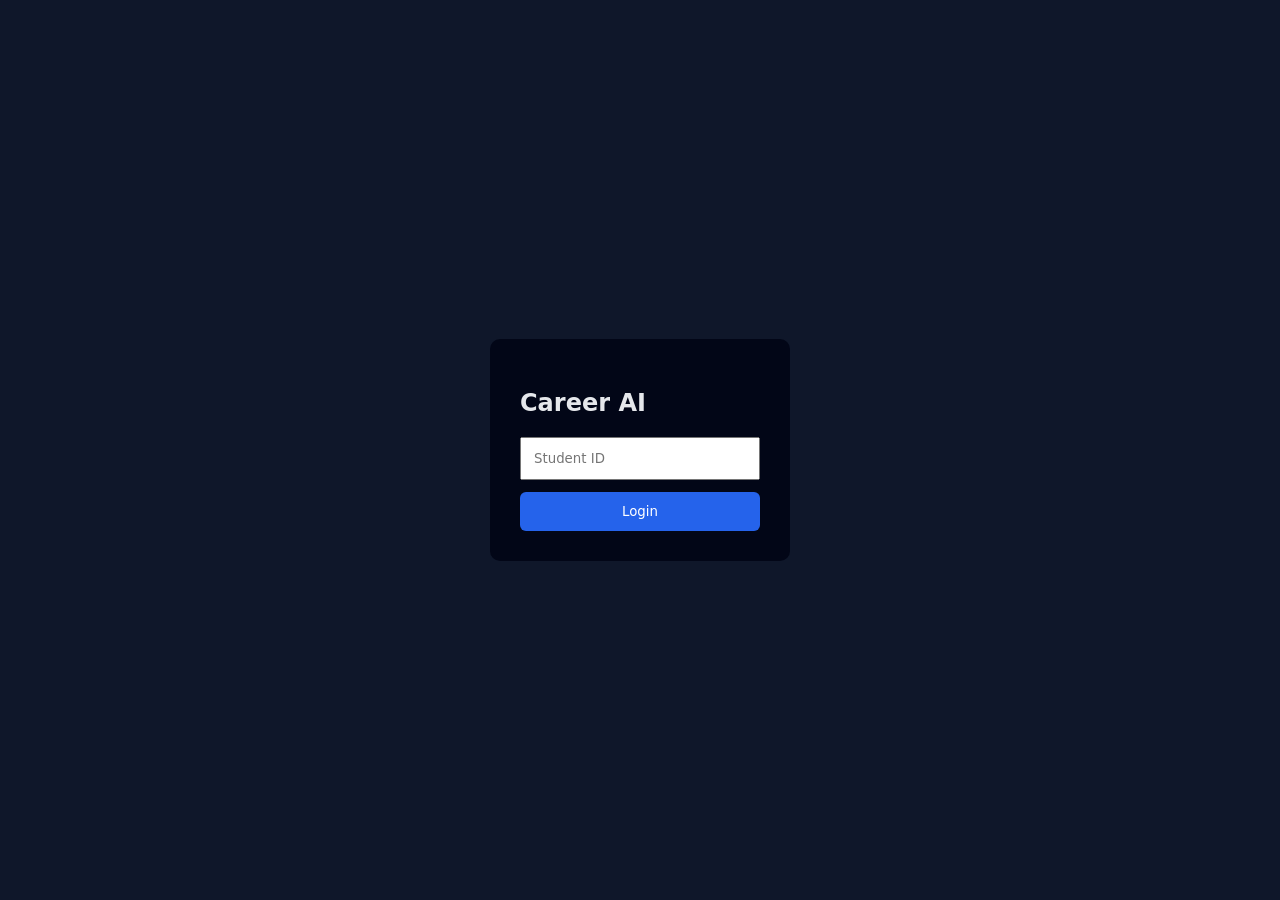
==== frontend/login.html @ 6bac4615 "First commit" ====
<!DOCTYPE html>
<html lang="en">
<head>
  <meta charset="UTF-8">
  <title>Login | Career AI</title>
  <link rel="stylesheet" href="css/style.css">
</head>
<body class="center">

<div class="login-box">
  <h2>Career AI</h2>

  <input id="studentId" placeholder="Student ID">
  <button onclick="login()">Login</button>
</div>

<script>
function login() {
  const id = document.getElementById("studentId").value;
  if (!id) return alert("Enter Student ID");
  localStorage.setItem("student_id", id);
  window.location.href = "index.html";
}
</script>

</body>
</html>
---- frontend/css/style.css ----
* {
  box-sizing: border-box;
  font-family: system-ui, sans-serif;
}

body {
  margin: 0;
  background: #0f172a;
  color: #e5e7eb;
}

.center {
  display: flex;
  align-items: center;
  justify-content: center;
  height: 100vh;
}

.login-box {
  background: #020617;
  padding: 30px;
  border-radius: 10px;
  width: 300px;
}

.login-box input {
  width: 100%;
  padding: 12px;
  margin-bottom: 12px;
}

.login-box button {
  width: 100%;
  padding: 12px;
  background: #2563eb;
  color: white;
  border: none;
  border-radius: 6px;
}

.app {
  display: flex;
  height: 100vh;
}

.sidebar {
  width: 260px;
  background: #020617;
  padding: 20px;
  display: flex;
  flex-direction: column;
}

.sidebar h1 {
  margin-bottom: 20px;
}

.sidebar button {
  padding: 12px;
  background: #2563eb;
  border: none;
  color: white;
  border-radius: 6px;
  margin-bottom: 20px;
}

.profile {
  margin-top: auto;
  padding-top: 12px;
  border-top: 1px solid #334155;
}

.chat {
  flex: 1;
  display: flex;
  flex-direction: column;
}

.chat-header {
  padding: 16px;
  border-bottom: 1px solid #334155;
  display: flex;
  justify-content: space-between;
}

.messages {
  flex: 1;
  padding: 20px;
  overflow-y: auto;
  display: flex;
  flex-direction: column;
  gap: 12px;
}

.message {
  padding: 14px;
  border-radius: 10px;
  max-width: 70%;
}

.message.assistant {
  background: #1e293b;
}

.message.user {
  background: #2563eb;
  margin-left: auto;
}

.input-bar {
  padding: 16px;
  border-top: 1px solid #334155;
  display: flex;
  gap: 10px;
}

.input-bar input {
  flex: 1;
  padding: 14px;
  border-radius: 8px;
  border: none;
}

.input-bar button {
  padding: 14px 20px;
  background: #2563eb;
  border: none;
  color: white;
  border-radius: 8px;
}
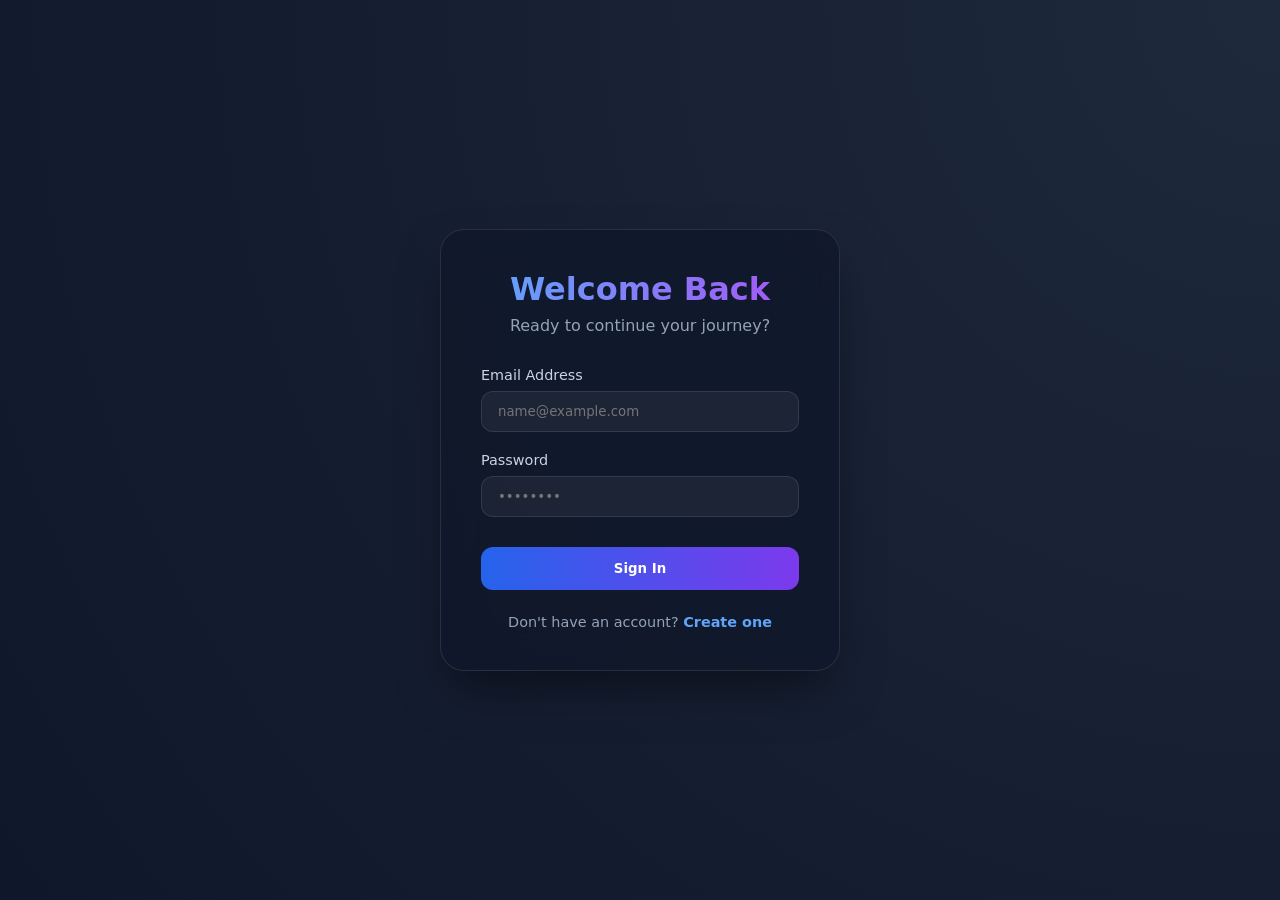
==== commit 1bffc82b: "commit from local" ====
--- a/frontend/login.html
+++ b/frontend/login.html
@@ -1,27 +1,240 @@
 <!DOCTYPE html>
 <html lang="en">
+
 <head>
   <meta charset="UTF-8">
-  <title>Login | Career AI</title>
+  <meta name="viewport" content="width=device-width, initial-scale=1.0">
+  <title>Auth | Career AI</title>
+  <link href="https://fonts.googleapis.com/css2?family=Outfit:wght@300;400;600&display=swap" rel="stylesheet">
   <link rel="stylesheet" href="css/style.css">
+  <style>
+    body {
+      font-family: 'Outfit', sans-serif;
+      background: radial-gradient(circle at top right, #1e293b, #0f172a);
+      display: flex;
+      align-items: center;
+      justify-content: center;
+      min-height: 100vh;
+      margin: 0;
+      overflow: hidden;
+    }
+
+    .auth-container {
+      background: rgba(15, 23, 42, 0.8);
+      backdrop-filter: blur(20px);
+      border: 1px solid rgba(255, 255, 255, 0.1);
+      padding: 40px;
+      border-radius: 24px;
+      width: 100%;
+      max-width: 400px;
+      box-shadow: 0 25px 50px -12px rgba(0, 0, 0, 0.5);
+      animation: fadeIn 0.6s ease-out;
+    }
+
+    @keyframes fadeIn {
+      from {
+        opacity: 0;
+        transform: translateY(20px);
+      }
+
+      to {
+        opacity: 1;
+        transform: translateY(0);
+      }
+    }
+
+    .auth-header {
+      text-align: center;
+      margin-bottom: 32px;
+    }
+
+    .auth-header h2 {
+      font-size: 2rem;
+      font-weight: 600;
+      margin: 0;
+      background: linear-gradient(to right, #60a5fa, #a855f7);
+      -webkit-background-clip: text;
+      -webkit-text-fill-color: transparent;
+    }
+
+    .auth-header p {
+      color: #94a3b8;
+      margin-top: 8px;
+    }
+
+    .form-group {
+      margin-bottom: 20px;
+    }
+
+    .form-group label {
+      display: block;
+      margin-bottom: 8px;
+      color: #cbd5e1;
+      font-size: 0.9rem;
+    }
+
+    .form-group input {
+      width: 100%;
+      padding: 12px 16px;
+      background: rgba(255, 255, 255, 0.05);
+      border: 1px solid rgba(255, 255, 255, 0.1);
+      border-radius: 12px;
+      color: white;
+      transition: all 0.3s ease;
+    }
+
+    .form-group input:focus {
+      outline: none;
+      border-color: #60a5fa;
+      background: rgba(255, 255, 255, 0.1);
+      box-shadow: 0 0 0 4px rgba(96, 165, 250, 0.1);
+    }
+
+    .auth-btn {
+      width: 100%;
+      padding: 14px;
+      background: linear-gradient(to right, #2563eb, #7c3aed);
+      color: white;
+      border: none;
+      border-radius: 12px;
+      font-weight: 600;
+      cursor: pointer;
+      transition: transform 0.2s, box-shadow 0.2s;
+      margin-top: 10px;
+    }
+
+    .auth-btn:hover {
+      transform: translateY(-2px);
+      box-shadow: 0 10px 15px -3px rgba(37, 99, 235, 0.4);
+    }
+
+    .auth-btn:active {
+      transform: translateY(0);
+    }
+
+    .toggle-btn {
+      text-align: center;
+      margin-top: 24px;
+      color: #94a3b8;
+      font-size: 0.9rem;
+    }
+
+    .toggle-btn span {
+      color: #60a5fa;
+      cursor: pointer;
+      font-weight: 600;
+    }
+
+    .toggle-btn span:hover {
+      text-decoration: underline;
+    }
+
+    .hidden {
+      display: none;
+    }
+  </style>
 </head>
-<body class="center">
-
-<div class="login-box">
-  <h2>Career AI</h2>
-
-  <input id="studentId" placeholder="Student ID">
-  <button onclick="login()">Login</button>
-</div>
-
-<script>
-function login() {
-  const id = document.getElementById("studentId").value;
-  if (!id) return alert("Enter Student ID");
-  localStorage.setItem("student_id", id);
-  window.location.href = "index.html";
-}
-</script>
+
+<body>
+
+  <div class="auth-container">
+    <!-- LOGIN FORM -->
+    <div id="loginForm">
+      <div class="auth-header">
+        <h2>Welcome Back</h2>
+        <p>Ready to continue your journey?</p>
+      </div>
+      <div class="form-group">
+        <label>Email Address</label>
+        <input type="email" id="loginEmail" placeholder="name@example.com">
+      </div>
+      <div class="form-group">
+        <label>Password</label>
+        <input type="password" id="loginPassword" placeholder="••••••••">
+      </div>
+      <button class="auth-btn" onclick="handleLogin()">Sign In</button>
+      <div class="toggle-btn">
+        Don't have an account? <span onclick="toggleAuth()">Create one</span>
+      </div>
+    </div>
+
+    <!-- REGISTER FORM -->
+    <div id="registerForm" class="hidden">
+      <div class="auth-header">
+        <h2>Create Account</h2>
+        <p>Join Career AI today</p>
+      </div>
+      <div class="form-group">
+        <label>Full Name</label>
+        <input type="text" id="regName" placeholder="John Doe">
+      </div>
+      <div class="form-group">
+        <label>Email Address</label>
+        <input type="email" id="regEmail" placeholder="name@example.com">
+      </div>
+      <div class="form-group">
+        <label>Date of Birth</label>
+        <input type="text" id="regDob" placeholder="DD-MM-YYYY">
+      </div>
+      <div class="form-group">
+        <label>Password</label>
+        <input type="password" id="regPassword" placeholder="••••••••">
+      </div>
+      <button class="auth-btn" onclick="handleRegister()">Get Started</button>
+      <div class="toggle-btn">
+        Already have an account? <span onclick="toggleAuth()">Log in</span>
+      </div>
+    </div>
+  </div>
+
+  <script src="js/api.js"></script>
+  <script>
+    function toggleAuth() {
+      document.getElementById('loginForm').classList.toggle('hidden');
+      document.getElementById('registerForm').classList.toggle('hidden');
+    }
+
+    async function handleLogin() {
+      const email = document.getElementById('loginEmail').value;
+      const password = document.getElementById('loginPassword').value;
+
+      if (!email || !password) return alert("Please fill all fields");
+
+      const res = await api("/auth/login", "POST", { email, password });
+
+      if (res.user_id) {
+        localStorage.setItem("user_id", res.user_id);
+        window.location.href = "index.html";
+      } else {
+        alert(res.error || "Login failed");
+      }
+    }
+
+    async function handleRegister() {
+      const name = document.getElementById('regName').value;
+      const email = document.getElementById('regEmail').value;
+      const dob = document.getElementById('regDob').value;
+      const password = document.getElementById('regPassword').value;
+
+      if (!name || !email || !password) return alert("Please fill all fields");
+
+      const res = await api("/auth/register", "POST", {
+        name,
+        email,
+        date_of_birth: dob,
+        password,
+        gender: "Not specified"
+      });
+
+      if (res.user_id) {
+        localStorage.setItem("user_id", res.user_id);
+        window.location.href = "profile-setup.html";
+      } else {
+        alert(res.error || "Registration failed");
+      }
+    }
+  </script>
 
 </body>
-</html>
+
+</html>
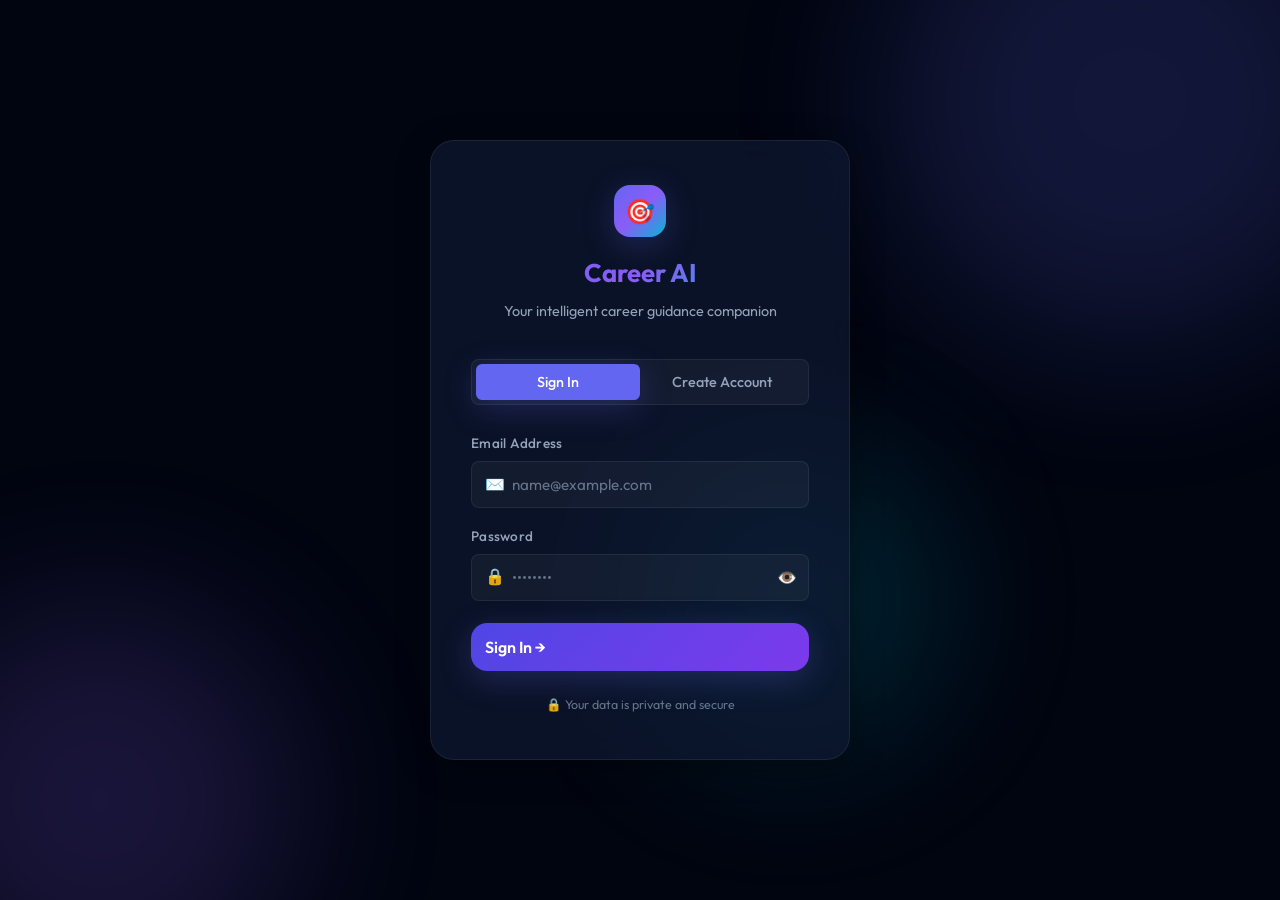
==== commit b83bd21c: "feat: Implement user authentication, profile management with skill tracking, ML-powered career scori" ====
--- a/frontend/login.html
+++ b/frontend/login.html
@@ -4,37 +4,90 @@
 <head>
   <meta charset="UTF-8">
   <meta name="viewport" content="width=device-width, initial-scale=1.0">
-  <title>Auth | Career AI</title>
-  <link href="https://fonts.googleapis.com/css2?family=Outfit:wght@300;400;600&display=swap" rel="stylesheet">
+  <title>Career AI — Sign In</title>
+  <meta name="description"
+    content="Sign in to Career Guidance AI for personalized career advice powered by artificial intelligence.">
   <link rel="stylesheet" href="css/style.css">
   <style>
     body {
-      font-family: 'Outfit', sans-serif;
-      background: radial-gradient(circle at top right, #1e293b, #0f172a);
+      min-height: 100vh;
       display: flex;
       align-items: center;
       justify-content: center;
-      min-height: 100vh;
-      margin: 0;
+      background: var(--bg-void);
       overflow: hidden;
-    }
-
-    .auth-container {
-      background: rgba(15, 23, 42, 0.8);
-      backdrop-filter: blur(20px);
-      border: 1px solid rgba(255, 255, 255, 0.1);
-      padding: 40px;
-      border-radius: 24px;
+      position: relative;
+    }
+
+    /* Animated background */
+    .bg-orbs {
+      position: fixed;
+      inset: 0;
+      pointer-events: none;
+      z-index: 0;
+    }
+
+    .orb {
+      position: absolute;
+      border-radius: 50%;
+      filter: blur(80px);
+      opacity: 0.18;
+      animation: float 8s ease-in-out infinite;
+    }
+
+    .orb-1 {
+      width: 500px;
+      height: 500px;
+      top: -150px;
+      right: -100px;
+      background: #6366f1;
+      animation-delay: 0s;
+    }
+
+    .orb-2 {
+      width: 400px;
+      height: 400px;
+      bottom: -100px;
+      left: -100px;
+      background: #8b5cf6;
+      animation-delay: 2s;
+    }
+
+    .orb-3 {
+      width: 300px;
+      height: 300px;
+      top: 50%;
+      left: 50%;
+      background: #06b6d4;
+      animation-delay: 4s;
+    }
+
+    @keyframes float {
+
+      0%,
+      100% {
+        transform: translateY(0) scale(1);
+      }
+
+      50% {
+        transform: translateY(-30px) scale(1.05);
+      }
+    }
+
+    /* Card */
+    .auth-card {
+      position: relative;
+      z-index: 1;
       width: 100%;
-      max-width: 400px;
-      box-shadow: 0 25px 50px -12px rgba(0, 0, 0, 0.5);
-      animation: fadeIn 0.6s ease-out;
-    }
-
-    @keyframes fadeIn {
+      max-width: 420px;
+      padding: 44px 40px;
+      animation: fadeUp 0.5s ease;
+    }
+
+    @keyframes fadeUp {
       from {
         opacity: 0;
-        transform: translateY(20px);
+        transform: translateY(24px);
       }
 
       to {
@@ -43,198 +96,356 @@
       }
     }
 
-    .auth-header {
+    /* Header */
+    .brand {
       text-align: center;
-      margin-bottom: 32px;
-    }
-
-    .auth-header h2 {
-      font-size: 2rem;
-      font-weight: 600;
-      margin: 0;
-      background: linear-gradient(to right, #60a5fa, #a855f7);
-      -webkit-background-clip: text;
-      -webkit-text-fill-color: transparent;
-    }
-
-    .auth-header p {
-      color: #94a3b8;
-      margin-top: 8px;
-    }
-
-    .form-group {
-      margin-bottom: 20px;
-    }
-
-    .form-group label {
-      display: block;
-      margin-bottom: 8px;
-      color: #cbd5e1;
+      margin-bottom: 36px;
+    }
+
+    .brand-logo {
+      width: 52px;
+      height: 52px;
+      background: var(--grad-main);
+      border-radius: var(--radius);
+      display: inline-flex;
+      align-items: center;
+      justify-content: center;
+      font-size: 1.5rem;
+      margin-bottom: 16px;
+      box-shadow: var(--shadow-acc);
+    }
+
+    .brand h1 {
+      font-size: 1.6rem;
+      font-weight: 700;
+    }
+
+    .brand p {
+      color: var(--text-2);
       font-size: 0.9rem;
-    }
-
-    .form-group input {
-      width: 100%;
-      padding: 12px 16px;
-      background: rgba(255, 255, 255, 0.05);
-      border: 1px solid rgba(255, 255, 255, 0.1);
-      border-radius: 12px;
-      color: white;
-      transition: all 0.3s ease;
-    }
-
-    .form-group input:focus {
-      outline: none;
-      border-color: #60a5fa;
-      background: rgba(255, 255, 255, 0.1);
-      box-shadow: 0 0 0 4px rgba(96, 165, 250, 0.1);
-    }
-
-    .auth-btn {
+      margin-top: 6px;
+    }
+
+    /* Tabs */
+    .auth-tabs {
+      display: flex;
+      background: rgba(255, 255, 255, 0.04);
+      border-radius: var(--radius-sm);
+      padding: 4px;
+      margin-bottom: 28px;
+      border: 1px solid var(--border);
+    }
+
+    .auth-tab {
+      flex: 1;
+      padding: 9px;
+      text-align: center;
+      font-size: 0.9rem;
+      font-weight: 500;
+      color: var(--text-2);
+      border-radius: calc(var(--radius-sm) - 2px);
+      cursor: pointer;
+      transition: var(--transition);
+      border: none;
+      background: transparent;
+      font-family: var(--font);
+    }
+
+    .auth-tab.active {
+      background: var(--accent);
+      color: #fff;
+      box-shadow: var(--shadow-acc);
+    }
+
+    /* Forms */
+    .auth-form {
+      display: flex;
+      flex-direction: column;
+      gap: 18px;
+    }
+
+    .auth-form.hidden {
+      display: none;
+    }
+
+    .form-row {
+      display: grid;
+      grid-template-columns: 1fr 1fr;
+      gap: 12px;
+    }
+
+    .input-wrapper {
+      position: relative;
+    }
+
+    .input-wrapper .icon {
+      position: absolute;
+      left: 14px;
+      top: 50%;
+      transform: translateY(-50%);
+      font-size: 1rem;
+      pointer-events: none;
+      color: var(--text-3);
+    }
+
+    .input-wrapper .input-field {
+      padding-left: 40px;
+    }
+
+    /* Password toggle */
+    .eye-btn {
+      position: absolute;
+      right: 12px;
+      top: 50%;
+      transform: translateY(-50%);
+      background: none;
+      border: none;
+      cursor: pointer;
+      color: var(--text-3);
+      font-size: 1rem;
+      transition: var(--transition);
+    }
+
+    .eye-btn:hover {
+      color: var(--text-1);
+    }
+
+    .submit-btn {
       width: 100%;
       padding: 14px;
-      background: linear-gradient(to right, #2563eb, #7c3aed);
-      color: white;
-      border: none;
-      border-radius: 12px;
-      font-weight: 600;
-      cursor: pointer;
-      transition: transform 0.2s, box-shadow 0.2s;
-      margin-top: 10px;
-    }
-
-    .auth-btn:hover {
-      transform: translateY(-2px);
-      box-shadow: 0 10px 15px -3px rgba(37, 99, 235, 0.4);
-    }
-
-    .auth-btn:active {
-      transform: translateY(0);
-    }
-
-    .toggle-btn {
+      margin-top: 4px;
+      font-size: 1rem;
+    }
+
+    .divider {
+      text-align: center;
+      color: var(--text-3);
+      font-size: 0.8rem;
+      position: relative;
+      margin: 4px 0;
+    }
+
+    .divider::before,
+    .divider::after {
+      content: '';
+      position: absolute;
+      top: 50%;
+      width: 42%;
+      height: 1px;
+      background: var(--border);
+    }
+
+    .divider::before {
+      left: 0;
+    }
+
+    .divider::after {
+      right: 0;
+    }
+
+    /* Error */
+    .error-msg {
+      color: #f87171;
+      font-size: 0.82rem;
+      display: none;
+      padding: 10px 14px;
+      background: rgba(239, 68, 68, 0.08);
+      border: 1px solid rgba(239, 68, 68, 0.2);
+      border-radius: var(--radius-sm);
+    }
+
+    .error-msg.show {
+      display: block;
+    }
+
+    .footer-note {
       text-align: center;
       margin-top: 24px;
-      color: #94a3b8;
-      font-size: 0.9rem;
-    }
-
-    .toggle-btn span {
-      color: #60a5fa;
-      cursor: pointer;
-      font-weight: 600;
-    }
-
-    .toggle-btn span:hover {
-      text-decoration: underline;
-    }
-
-    .hidden {
-      display: none;
+      color: var(--text-3);
+      font-size: 0.78rem;
     }
   </style>
 </head>
 
 <body>
 
-  <div class="auth-container">
-    <!-- LOGIN FORM -->
-    <div id="loginForm">
-      <div class="auth-header">
-        <h2>Welcome Back</h2>
-        <p>Ready to continue your journey?</p>
+  <div class="bg-orbs">
+    <div class="orb orb-1"></div>
+    <div class="orb orb-2"></div>
+    <div class="orb orb-3"></div>
+  </div>
+
+  <div class="auth-card glass-card">
+    <div class="brand">
+      <div class="brand-logo">🎯</div>
+      <h1 class="grad-text">Career AI</h1>
+      <p>Your intelligent career guidance companion</p>
+    </div>
+
+    <!-- Tabs -->
+    <div class="auth-tabs" role="tablist">
+      <button id="tabLogin" class="auth-tab active" onclick="switchTab('login')">Sign In</button>
+      <button id="tabRegister" class="auth-tab" onclick="switchTab('register')">Create Account</button>
+    </div>
+
+    <!-- Error -->
+    <div id="errorMsg" class="error-msg"></div>
+
+    <!-- Login Form -->
+    <form id="loginForm" class="auth-form" onsubmit="handleLogin(event)">
+      <div class="form-group">
+        <label for="loginEmail">Email Address</label>
+        <div class="input-wrapper">
+          <span class="icon">✉️</span>
+          <input id="loginEmail" class="input-field" type="email" placeholder="name@example.com" required
+            autocomplete="email">
+        </div>
       </div>
       <div class="form-group">
-        <label>Email Address</label>
-        <input type="email" id="loginEmail" placeholder="name@example.com">
+        <label for="loginPassword">Password</label>
+        <div class="input-wrapper">
+          <span class="icon">🔒</span>
+          <input id="loginPassword" class="input-field" type="password" placeholder="••••••••" required
+            autocomplete="current-password">
+          <button type="button" class="eye-btn" onclick="togglePwd('loginPassword',this)">👁️</button>
+        </div>
+      </div>
+      <button type="submit" id="loginBtn" class="btn-primary submit-btn">Sign In →</button>
+    </form>
+
+    <!-- Register Form -->
+    <form id="registerForm" class="auth-form hidden" onsubmit="handleRegister(event)">
+      <div class="form-row">
+        <div class="form-group">
+          <label for="regName">Full Name</label>
+          <input id="regName" class="input-field" type="text" placeholder="John Doe" required>
+        </div>
+        <div class="form-group">
+          <label for="regDob">Date of Birth</label>
+          <input id="regDob" class="input-field" type="text" placeholder="DD-MM-YYYY">
+        </div>
       </div>
       <div class="form-group">
-        <label>Password</label>
-        <input type="password" id="loginPassword" placeholder="••••••••">
-      </div>
-      <button class="auth-btn" onclick="handleLogin()">Sign In</button>
-      <div class="toggle-btn">
-        Don't have an account? <span onclick="toggleAuth()">Create one</span>
-      </div>
-    </div>
-
-    <!-- REGISTER FORM -->
-    <div id="registerForm" class="hidden">
-      <div class="auth-header">
-        <h2>Create Account</h2>
-        <p>Join Career AI today</p>
+        <label for="regEmail">Email Address</label>
+        <div class="input-wrapper">
+          <span class="icon">✉️</span>
+          <input id="regEmail" class="input-field" type="email" placeholder="name@example.com" required
+            autocomplete="email">
+        </div>
       </div>
       <div class="form-group">
-        <label>Full Name</label>
-        <input type="text" id="regName" placeholder="John Doe">
+        <label for="regPassword">Password</label>
+        <div class="input-wrapper">
+          <span class="icon">🔒</span>
+          <input id="regPassword" class="input-field" type="password" placeholder="Min 6 characters" required
+            minlength="6" autocomplete="new-password">
+          <button type="button" class="eye-btn" onclick="togglePwd('regPassword',this)">👁️</button>
+        </div>
       </div>
-      <div class="form-group">
-        <label>Email Address</label>
-        <input type="email" id="regEmail" placeholder="name@example.com">
-      </div>
-      <div class="form-group">
-        <label>Date of Birth</label>
-        <input type="text" id="regDob" placeholder="DD-MM-YYYY">
-      </div>
-      <div class="form-group">
-        <label>Password</label>
-        <input type="password" id="regPassword" placeholder="••••••••">
-      </div>
-      <button class="auth-btn" onclick="handleRegister()">Get Started</button>
-      <div class="toggle-btn">
-        Already have an account? <span onclick="toggleAuth()">Log in</span>
-      </div>
-    </div>
+      <button type="submit" id="registerBtn" class="btn-primary submit-btn">Create Account →</button>
+    </form>
+
+    <p class="footer-note">🔒 Your data is private and secure</p>
   </div>
 
   <script src="js/api.js"></script>
   <script>
-    function toggleAuth() {
-      document.getElementById('loginForm').classList.toggle('hidden');
-      document.getElementById('registerForm').classList.toggle('hidden');
-    }
-
-    async function handleLogin() {
-      const email = document.getElementById('loginEmail').value;
-      const password = document.getElementById('loginPassword').value;
-
-      if (!email || !password) return alert("Please fill all fields");
-
-      const res = await api("/auth/login", "POST", { email, password });
-
-      if (res.user_id) {
-        localStorage.setItem("user_id", res.user_id);
-        window.location.href = "index.html";
-      } else {
-        alert(res.error || "Login failed");
-      }
-    }
-
-    async function handleRegister() {
-      const name = document.getElementById('regName').value;
-      const email = document.getElementById('regEmail').value;
-      const dob = document.getElementById('regDob').value;
-      const password = document.getElementById('regPassword').value;
-
-      if (!name || !email || !password) return alert("Please fill all fields");
-
-      const res = await api("/auth/register", "POST", {
-        name,
-        email,
-        date_of_birth: dob,
-        password,
-        gender: "Not specified"
-      });
-
-      if (res.user_id) {
-        localStorage.setItem("user_id", res.user_id);
-        window.location.href = "profile-setup.html";
-      } else {
-        alert(res.error || "Registration failed");
+    // Check if already logged in
+    if (localStorage.getItem("user_id")) {
+      window.location.href = "index.html";
+    }
+
+    function switchTab(tab) {
+      const isLogin = tab === "login";
+      document.getElementById("loginForm").classList.toggle("hidden", !isLogin);
+      document.getElementById("registerForm").classList.toggle("hidden", isLogin);
+      document.getElementById("tabLogin").classList.toggle("active", isLogin);
+      document.getElementById("tabRegister").classList.toggle("active", !isLogin);
+      clearError();
+    }
+
+    function showError(msg) {
+      const el = document.getElementById("errorMsg");
+      el.textContent = "⚠️ " + msg;
+      el.classList.add("show");
+    }
+    function clearError() {
+      document.getElementById("errorMsg").classList.remove("show");
+    }
+
+    function setLoading(btnId, loading, defaultText) {
+      const btn = document.getElementById(btnId);
+      btn.disabled = loading;
+      btn.textContent = loading ? "Please wait..." : defaultText;
+    }
+
+    function togglePwd(id, btn) {
+      const input = document.getElementById(id);
+      const isText = input.type === "text";
+      input.type = isText ? "password" : "text";
+      btn.textContent = isText ? "👁️" : "🙈";
+    }
+
+    async function handleLogin(e) {
+      e.preventDefault();
+      clearError();
+      const email = document.getElementById("loginEmail").value.trim();
+      const password = document.getElementById("loginPassword").value;
+
+      setLoading("loginBtn", true, "Sign In →");
+      try {
+        const res = await api("/auth/login", "POST", { email, password });
+        if (res.user_id) {
+          localStorage.setItem("user_id", res.user_id);
+          if (res.name) localStorage.setItem("user_name", res.name);
+
+          // Check profile
+          const profile = await api(`/profile/${res.user_id}`);
+          if (profile && !profile.error) {
+            localStorage.setItem("profile_setup", "true");
+            window.location.href = "index.html";
+          } else {
+            window.location.href = "profile-setup.html";
+          }
+        } else {
+          showError(res.error || "Login failed. Please try again.");
+        }
+      } catch (err) {
+        showError("Cannot reach server. Make sure the backend is running.");
+      } finally {
+        setLoading("loginBtn", false, "Sign In →");
+      }
+    }
+
+    async function handleRegister(e) {
+      e.preventDefault();
+      clearError();
+      const name = document.getElementById("regName").value.trim();
+      const email = document.getElementById("regEmail").value.trim();
+      const dob = document.getElementById("regDob").value.trim();
+      const password = document.getElementById("regPassword").value;
+
+      setLoading("registerBtn", true, "Create Account →");
+      try {
+        const res = await api("/auth/register", "POST", {
+          name, email, password,
+          date_of_birth: dob || null,
+          gender: "Not specified"
+        });
+        if (res.user_id) {
+          localStorage.setItem("user_id", res.user_id);
+          localStorage.setItem("user_name", name);
+          window.location.href = "profile-setup.html";
+        } else {
+          showError(res.error || "Registration failed. Please try again.");
+        }
+      } catch (err) {
+        showError("Cannot reach server. Make sure the backend is running.");
+      } finally {
+        setLoading("registerBtn", false, "Create Account →");
       }
     }
   </script>
-
 </body>
 
 </html>
--- a/frontend/css/style.css
+++ b/frontend/css/style.css
@@ -1,130 +1,214 @@
-* {
-  box-sizing: border-box;
-  font-family: system-ui, sans-serif;
-}
-
+/* ============================================================
+   Career AI — Global Design System
+   Premium Glassmorphism + Dark Theme
+   ============================================================ */
+
+@import url('https://fonts.googleapis.com/css2?family=Outfit:wght@300;400;500;600;700&display=swap');
+
+/* ── Reset & Base ─────────────────────────────────────────── */
+*, *::before, *::after { box-sizing: border-box; margin: 0; padding: 0; }
+
+:root {
+  --font: 'Outfit', sans-serif;
+
+  /* Colors */
+  --bg-void:    #010510;
+  --bg-dark:    #020617;
+  --bg-card:    #0d1626;
+  --bg-glass:   rgba(15, 25, 50, 0.7);
+  --bg-glass2:  rgba(255,255,255,0.04);
+  --border:     rgba(255,255,255,0.07);
+  --border-act: rgba(99,102,241,0.5);
+
+  --accent:     #6366f1;
+  --accent-2:   #8b5cf6;
+  --accent-3:   #06b6d4;
+  --success:    #22c55e;
+  --warning:    #f59e0b;
+  --danger:     #ef4444;
+
+  --text-1:     #f1f5f9;
+  --text-2:     #94a3b8;
+  --text-3:     #64748b;
+
+  /* Gradients */
+  --grad-main:  linear-gradient(135deg, #6366f1 0%, #8b5cf6 50%, #06b6d4 100%);
+  --grad-card:  linear-gradient(135deg, rgba(99,102,241,0.15), rgba(139,92,246,0.05));
+  --grad-btn:   linear-gradient(135deg, #4f46e5, #7c3aed);
+
+  /* Effects */
+  --blur:       blur(16px);
+  --shadow-sm:  0 4px 16px rgba(0,0,0,0.3);
+  --shadow-md:  0 8px 32px rgba(0,0,0,0.4);
+  --shadow-lg:  0 20px 60px rgba(0,0,0,0.5);
+  --shadow-acc: 0 8px 32px rgba(99,102,241,0.25);
+
+  --radius-sm:  8px;
+  --radius:     16px;
+  --radius-lg:  24px;
+  --radius-xl:  32px;
+
+  --transition: 0.25s cubic-bezier(0.4, 0, 0.2, 1);
+}
+
+html { scroll-behavior: smooth; }
 body {
-  margin: 0;
-  background: #0f172a;
-  color: #e5e7eb;
-}
-
-.center {
-  display: flex;
+  font-family: var(--font);
+  background: var(--bg-dark);
+  color: var(--text-1);
+  line-height: 1.6;
+  -webkit-font-smoothing: antialiased;
+}
+
+/* ── Scrollbar ────────────────────────────────────────────── */
+::-webkit-scrollbar { width: 4px; height: 4px; }
+::-webkit-scrollbar-track { background: var(--bg-card); }
+::-webkit-scrollbar-thumb { background: rgba(99,102,241,0.4); border-radius: 99px; }
+
+/* ── Glass Card ───────────────────────────────────────────── */
+.glass-card {
+  background: var(--bg-glass);
+  border: 1px solid var(--border);
+  border-radius: var(--radius-lg);
+  backdrop-filter: var(--blur);
+  -webkit-backdrop-filter: var(--blur);
+  box-shadow: var(--shadow-md);
+}
+
+/* ── Gradient Text ────────────────────────────────────────── */
+.grad-text {
+  background: var(--grad-main);
+  -webkit-background-clip: text;
+  background-clip: text;
+  -webkit-text-fill-color: transparent;
+}
+
+/* ── Buttons ─────────────────────────────────────────────── */
+.btn-primary {
+  display: inline-flex;
   align-items: center;
-  justify-content: center;
-  height: 100vh;
-}
-
-.login-box {
-  background: #020617;
-  padding: 30px;
-  border-radius: 10px;
-  width: 300px;
-}
-
-.login-box input {
+  gap: 8px;
+  padding: 12px 24px;
+  background: var(--grad-btn);
+  color: #fff;
+  border: none;
+  border-radius: var(--radius);
+  font-family: var(--font);
+  font-size: 0.95rem;
+  font-weight: 600;
+  cursor: pointer;
+  transition: var(--transition);
+  box-shadow: var(--shadow-acc);
+}
+.btn-primary:hover { transform: translateY(-2px); box-shadow: 0 12px 40px rgba(99,102,241,0.4); }
+.btn-primary:active { transform: translateY(0); }
+.btn-primary:disabled { opacity: 0.6; cursor: not-allowed; transform: none; }
+
+.btn-ghost {
+  display: inline-flex;
+  align-items: center;
+  gap: 8px;
+  padding: 10px 20px;
+  background: var(--bg-glass2);
+  color: var(--text-2);
+  border: 1px solid var(--border);
+  border-radius: var(--radius);
+  font-family: var(--font);
+  font-size: 0.9rem;
+  font-weight: 500;
+  cursor: pointer;
+  transition: var(--transition);
+}
+.btn-ghost:hover { background: rgba(255,255,255,0.08); color: var(--text-1); border-color: var(--border-act); }
+
+/* ── Form Inputs ──────────────────────────────────────────── */
+.form-group { display: flex; flex-direction: column; gap: 6px; }
+.form-group label { font-size: 0.85rem; font-weight: 500; color: var(--text-2); letter-spacing: 0.02em; }
+
+.input-field {
   width: 100%;
-  padding: 12px;
-  margin-bottom: 12px;
-}
-
-.login-box button {
+  padding: 13px 16px;
+  background: rgba(255,255,255,0.04);
+  border: 1px solid var(--border);
+  border-radius: var(--radius-sm);
+  color: var(--text-1);
+  font-family: var(--font);
+  font-size: 0.95rem;
+  transition: var(--transition);
+}
+.input-field:focus {
+  outline: none;
+  border-color: var(--accent);
+  background: rgba(99,102,241,0.08);
+  box-shadow: 0 0 0 3px rgba(99,102,241,0.15);
+}
+.input-field::placeholder { color: var(--text-3); }
+.input-field option { background: var(--bg-card); }
+
+/* ── Badges ──────────────────────────────────────────────── */
+.badge {
+  display: inline-flex;
+  align-items: center;
+  padding: 3px 10px;
+  border-radius: 99px;
+  font-size: 0.75rem;
+  font-weight: 600;
+  letter-spacing: 0.03em;
+}
+.badge-accent  { background: rgba(99,102,241,0.15); color: #818cf8; border: 1px solid rgba(99,102,241,0.3); }
+.badge-success { background: rgba(34,197,94,0.15);  color: #4ade80; border: 1px solid rgba(34,197,94,0.3); }
+.badge-warning { background: rgba(245,158,11,0.15); color: #fbbf24; border: 1px solid rgba(245,158,11,0.3); }
+.badge-danger  { background: rgba(239,68,68,0.15);  color: #f87171; border: 1px solid rgba(239,68,68,0.3); }
+
+/* ── Progress Bar ─────────────────────────────────────────── */
+.progress-track {
   width: 100%;
-  padding: 12px;
-  background: #2563eb;
-  color: white;
-  border: none;
-  border-radius: 6px;
-}
-
-.app {
-  display: flex;
-  height: 100vh;
-}
-
-.sidebar {
-  width: 260px;
-  background: #020617;
-  padding: 20px;
-  display: flex;
-  flex-direction: column;
-}
-
-.sidebar h1 {
-  margin-bottom: 20px;
-}
-
-.sidebar button {
-  padding: 12px;
-  background: #2563eb;
-  border: none;
-  color: white;
-  border-radius: 6px;
-  margin-bottom: 20px;
-}
-
-.profile {
-  margin-top: auto;
-  padding-top: 12px;
-  border-top: 1px solid #334155;
-}
-
-.chat {
-  flex: 1;
-  display: flex;
-  flex-direction: column;
-}
-
-.chat-header {
-  padding: 16px;
-  border-bottom: 1px solid #334155;
-  display: flex;
-  justify-content: space-between;
-}
-
-.messages {
-  flex: 1;
-  padding: 20px;
-  overflow-y: auto;
-  display: flex;
-  flex-direction: column;
-  gap: 12px;
-}
-
-.message {
-  padding: 14px;
-  border-radius: 10px;
-  max-width: 70%;
-}
-
-.message.assistant {
-  background: #1e293b;
-}
-
-.message.user {
-  background: #2563eb;
-  margin-left: auto;
-}
-
-.input-bar {
-  padding: 16px;
-  border-top: 1px solid #334155;
-  display: flex;
-  gap: 10px;
-}
-
-.input-bar input {
-  flex: 1;
-  padding: 14px;
-  border-radius: 8px;
-  border: none;
-}
-
-.input-bar button {
+  height: 6px;
+  background: rgba(255,255,255,0.08);
+  border-radius: 99px;
+  overflow: hidden;
+}
+.progress-fill {
+  height: 100%;
+  background: var(--grad-main);
+  border-radius: 99px;
+  transition: width 0.6s cubic-bezier(0.4, 0, 0.2, 1);
+}
+
+/* ── Skeleton Loading ─────────────────────────────────────── */
+.skeleton {
+  background: linear-gradient(90deg, rgba(255,255,255,0.05) 25%, rgba(255,255,255,0.1) 50%, rgba(255,255,255,0.05) 75%);
+  background-size: 200% 100%;
+  animation: shimmer 1.5s infinite;
+  border-radius: var(--radius-sm);
+}
+@keyframes shimmer { 0% { background-position: -200% 0; } 100% { background-position: 200% 0; } }
+
+/* ── Toast ────────────────────────────────────────────────── */
+.toast {
+  position: fixed;
+  bottom: 24px;
+  right: 24px;
   padding: 14px 20px;
-  background: #2563eb;
-  border: none;
-  color: white;
-  border-radius: 8px;
-}
+  border-radius: var(--radius);
+  font-size: 0.9rem;
+  font-weight: 500;
+  z-index: 9999;
+  animation: slideUp 0.3s ease;
+  box-shadow: var(--shadow-lg);
+}
+.toast-success { background: rgba(34,197,94,0.9); color: #fff; }
+.toast-error   { background: rgba(239,68,68,0.9); color: #fff; }
+.toast-info    { background: rgba(99,102,241,0.9); color: #fff; }
+@keyframes slideUp { from { opacity: 0; transform: translateY(16px); } to { opacity: 1; transform: translateY(0); } }
+
+/* ── Stars Rating ─────────────────────────────────────────── */
+.star-rating { display: flex; gap: 6px; }
+.star {
+  font-size: 1.4rem;
+  cursor: pointer;
+  transition: var(--transition);
+  color: var(--text-3);
+  user-select: none;
+}
+.star:hover, .star.active { color: #fbbf24; transform: scale(1.2); }
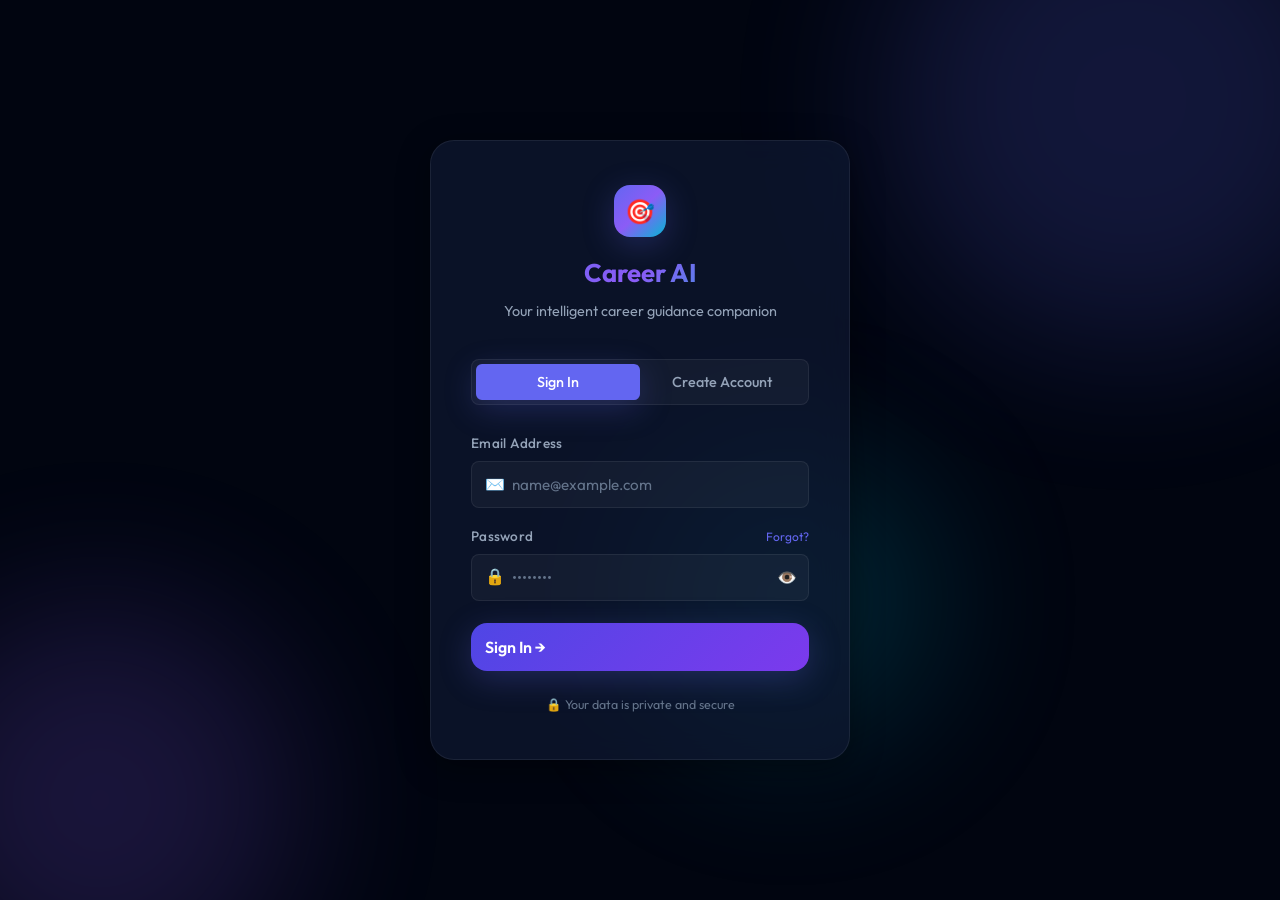
==== commit 03f3ce6b: "feat: Implement user authentication with login, registration, and password reset functionalities." ====
--- a/frontend/login.html
+++ b/frontend/login.html
@@ -302,7 +302,11 @@
         </div>
       </div>
       <div class="form-group">
-        <label for="loginPassword">Password</label>
+        <div style="display: flex; justify-content: space-between; align-items: baseline;">
+          <label for="loginPassword">Password</label>
+          <a href="#" onclick="showForgot(true)"
+            style="font-size: 0.75rem; color: var(--accent); text-decoration: none;">Forgot?</a>
+        </div>
         <div class="input-wrapper">
           <span class="icon">🔒</span>
           <input id="loginPassword" class="input-field" type="password" placeholder="••••••••" required
@@ -311,6 +315,30 @@
         </div>
       </div>
       <button type="submit" id="loginBtn" class="btn-primary submit-btn">Sign In →</button>
+    </form>
+
+    <!-- Forgot Password Form (Hidden) -->
+    <form id="forgotForm" class="auth-form hidden" onsubmit="handleForgot(event)">
+      <div class="brand" style="margin-bottom: 20px;">
+        <h2 style="font-size: 1.2rem;">Reset Password</h2>
+        <p>Enter your email and new password</p>
+      </div>
+      <div class="form-group">
+        <label for="forgotEmail">Email Address</label>
+        <input id="forgotEmail" class="input-field" type="email" placeholder="name@example.com" required>
+      </div>
+      <div class="form-group">
+        <label for="forgotNewPassword">New Password</label>
+        <div class="input-wrapper">
+          <span class="icon">🔒</span>
+          <input id="forgotNewPassword" class="input-field" type="password" placeholder="Min 6 characters" required
+            minlength="6">
+        </div>
+      </div>
+      <div style="display: flex; gap: 10px;">
+        <button type="button" class="btn-secondary" style="flex: 1;" onclick="showForgot(false)">Cancel</button>
+        <button type="submit" id="forgotBtn" class="btn-primary" style="flex: 2;">Reset Password</button>
+      </div>
     </form>
 
     <!-- Register Form -->
@@ -359,8 +387,16 @@
       const isLogin = tab === "login";
       document.getElementById("loginForm").classList.toggle("hidden", !isLogin);
       document.getElementById("registerForm").classList.toggle("hidden", isLogin);
+      document.getElementById("forgotForm").classList.add("hidden");
       document.getElementById("tabLogin").classList.toggle("active", isLogin);
       document.getElementById("tabRegister").classList.toggle("active", !isLogin);
+      clearError();
+    }
+
+    function showForgot(show) {
+      document.getElementById("loginForm").classList.toggle("hidden", show);
+      document.getElementById("forgotForm").classList.toggle("hidden", !show);
+      document.querySelector(".auth-tabs").style.display = show ? "none" : "flex";
       clearError();
     }
 
@@ -369,12 +405,25 @@
       el.textContent = "⚠️ " + msg;
       el.classList.add("show");
     }
+    function showSuccess(msg) {
+      const el = document.getElementById("errorMsg");
+      el.textContent = "✅ " + msg;
+      el.style.color = "#4ade80";
+      el.style.background = "rgba(74, 222, 128, 0.08)";
+      el.style.borderColor = "rgba(74, 222, 128, 0.2)";
+      el.classList.add("show");
+    }
     function clearError() {
-      document.getElementById("errorMsg").classList.remove("show");
+      const el = document.getElementById("errorMsg");
+      el.classList.remove("show");
+      el.style.color = "";
+      el.style.background = "";
+      el.style.borderColor = "";
     }
 
     function setLoading(btnId, loading, defaultText) {
       const btn = document.getElementById(btnId);
+      if (!btn) return;
       btn.disabled = loading;
       btn.textContent = loading ? "Please wait..." : defaultText;
     }
@@ -427,6 +476,9 @@
 
       setLoading("registerBtn", true, "Create Account →");
       try {
+        // Clear old sessions
+        localStorage.clear();
+
         const res = await api("/auth/register", "POST", {
           name, email, password,
           date_of_birth: dob || null,
@@ -445,6 +497,28 @@
         setLoading("registerBtn", false, "Create Account →");
       }
     }
+
+    async function handleForgot(e) {
+      e.preventDefault();
+      clearError();
+      const email = document.getElementById("forgotEmail").value.trim();
+      const new_password = document.getElementById("forgotNewPassword").value;
+
+      setLoading("forgotBtn", true, "Reset Password");
+      try {
+        const res = await api("/auth/forgot-password", "POST", { email, new_password });
+        if (res.message) {
+          showSuccess("Password reset successful! You can now sign in.");
+          setTimeout(() => showForgot(false), 2000);
+        } else {
+          showError(res.error || "Failed to reset password.");
+        }
+      } catch (err) {
+        showError("Cannot reach server.");
+      } finally {
+        setLoading("forgotBtn", false, "Reset Password");
+      }
+    }
   </script>
 </body>
 
